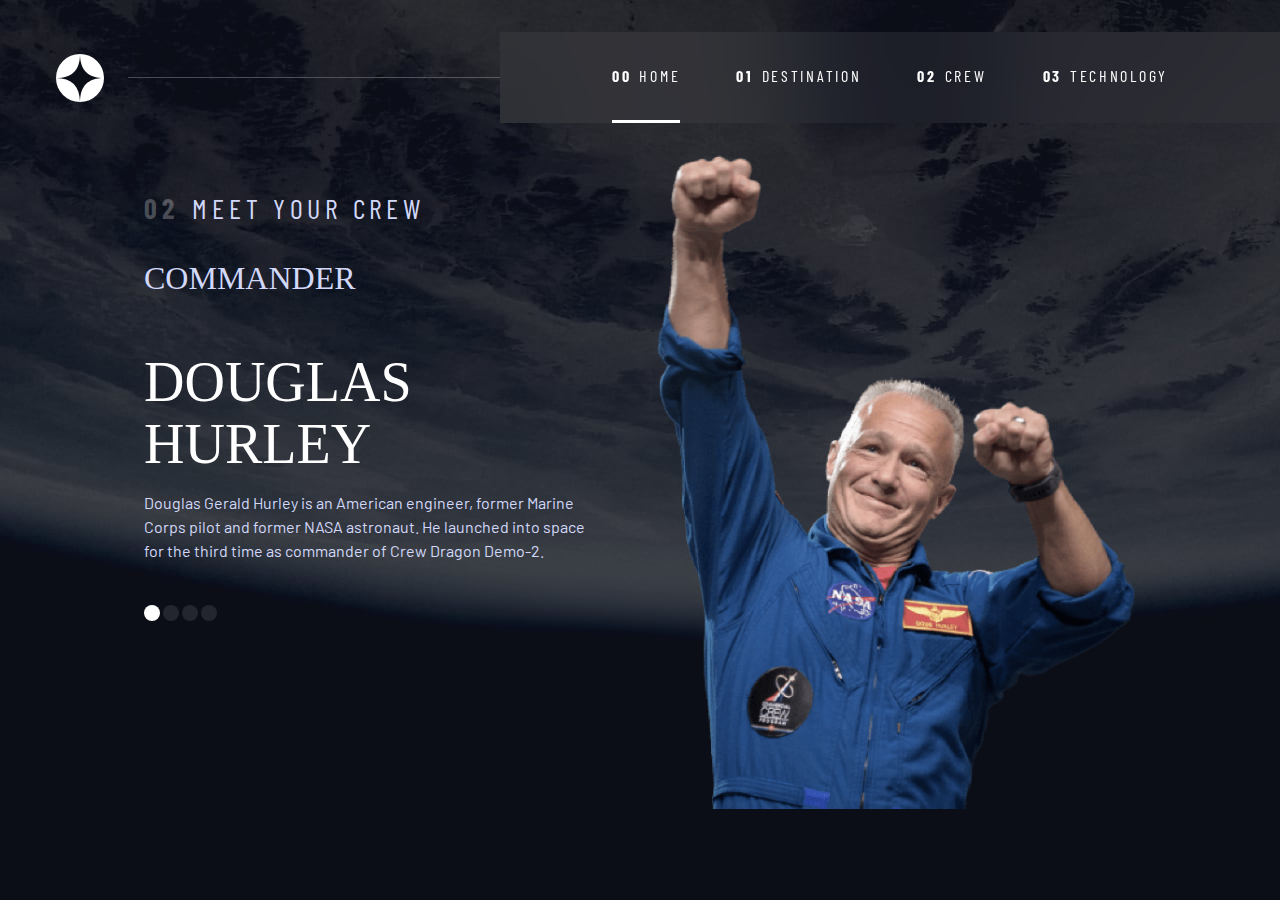
==== pages/crew.html @ c4d39968 "feat: added destination page and crew page as well as finished andex page" ====
<!DOCTYPE html>
<html lang="en">
  <head>
    <meta charset="UTF-8" />
    <meta name="viewport" content="width=device-width, initial-scale=1.0" />

    <link
      rel="icon"
      type="image/png"
      sizes="32x32"
      href="./assets/favicon-32x32.png"
    />

    <!-- Google Fonts -->
    <link rel="preconnect" href="https://fonts.googleapis.com" />
    <link rel="preconnect" href="https://fonts.gstatic.com" crossorigin />
    <link
      href="https://fonts.googleapis.com/css2?family=Barlow+Condensed:wght@400;700&family=Bellefair&family=Barlow:wght@400;700&display=swap"
      rel="stylesheet"
    />

    <!-- Stylesheets -->
    <link rel="stylesheet" href="/assets/css/main.css" />

    <title>Frontend Mentor | Space tourism website</title>
  </head>
  <body class="crew resize-animation-stopper">
    <header
      class="primary-header d-flex justify-content-space-between align-items-center"
    >
      <div>
        <a href="/index.html"
          ><img
            class="logo"
            src="/assets/images/shared/logo.svg"
            alt="Space Tourism Logo"
        /></a>
      </div>
      <button class="mobile-nav-toggler ms-auto" type="button">
        <span class="sr-only" aria-expanded="false">Menu</span>
      </button>
      <nav class="primary-nav__wrapper">
        <ul
          class="primary-nav underline-indicators d-flex"
          data-visible="false"
        >
          <li class="active">
            <a
              class="ff-sans-condensed text-light letter-spacing-2 text-uppercase"
              href="/index.html"
              ><span>00</span>Home</a
            >
          </li>
          <li>
            <a
              class="ff-sans-condensed text-light letter-spacing-2 text-uppercase"
              href="/pages/destination.html"
              ><span>01</span>Destination</a
            >
          </li>
          <li>
            <a
              class="ff-sans-condensed text-light letter-spacing-2 text-uppercase"
              href=""
              ><span>02</span>Crew</a
            >
          </li>
          <li>
            <a
              class="ff-sans-condensed text-light letter-spacing-2 text-uppercase"
              href=""
              ><span>03</span>Technology</a
            >
          </li>
        </ul>
      </nav>
    </header>
    <main
      class="grid-container grid-container__crew place-items-flex-end mb-auto"
    >
      <h1 class="numbered-title fs-500"><span>02</span>Meet your crew</h1>
      <div class="dot-indicators">
        <button class="dot-active"></button>
        <button></button>
        <button></button>
        <button></button>
      </div>
      <article class="crew-info">
        <h2 class="text-uppercase ff-serif text-accent fs-600">Commander</h2>
        <p class="text-uppercase ff-serif text-light fs-700">Douglas Hurley</p>
        <p class="paragraph-width">
          Douglas Gerald Hurley is an American engineer, former Marine Corps
          pilot and former NASA astronaut. He launched into space for the third
          time as commander of Crew Dragon Demo-2.
        </p>
      </article>
      <img
        src="/assets/images/crew/image-douglas-hurley.png"
        alt="Douglas Hurley having both hands up with smile"
      />
    </main>
    <!-- Navigation script -->
    <script defer src="/assets/js/nav.js"></script>
    <!-- Animations and transtions remove on resize script -->
    <script defer src="/assets/js/resizeAnimationremover.js"></script>
  </body>
</html>
---- assets/css/main.css ----
/* Box sizing rules */
*,
*::before,
*::after {
  box-sizing: border-box;
}

/* Remove default padding */
ul[class],
ol[class] {
  padding: 0;
}

/* Remove default margin */
body,
h1,
h2,
h3,
h4,
p,
ul[class],
ol[class],
figure,
blockquote,
dl,
dd {
  margin: 0;
  font-weight: 400;
}

/* Set core root defaults */
html {
  scroll-behavior: smooth;
}

/* Set core body defaults */
body {
  min-height: 100vh;
  text-rendering: optimizeSpeed;
  line-height: 1.5;
}

/* Remove list styles on ul, ol elements with a class attribute */
ul[class],
ol[class] {
  list-style: none;
}

/* A elements that don't have a class get default styles */
a:not([class]) {
  -webkit-text-decoration-skip: ink;
          text-decoration-skip-ink: auto;
}

/* Make images easier to work with */
img,
picture {
  max-width: 100%;
  display: block;
}

/* Natural flow and rhythm in articles by default */
article > * + * {
  margin-top: 1em;
}

/* Inherit fonts for inputs and buttons */
input,
button,
textarea,
select {
  font: inherit;
}

/* Blur images when they have no alt attribute */
img:not([alt]) {
  filter: blur(10px);
}

/* Remove all animations and transitions for people that prefer not to see them */
@media (prefers-reduced-motion: reduce) {
  * {
    -webkit-animation-duration: 0.01ms !important;
            animation-duration: 0.01ms !important;
    -webkit-animation-iteration-count: 1 !important;
            animation-iteration-count: 1 !important;
    transition-duration: 0.01ms !important;
    scroll-behavior: auto !important;
  }
}
/* Remove animations and transition on window resize */
.resize-animation-stopper * {
  -webkit-animation: none !important;
          animation: none !important;
  transition: none !important;
}

/* Screen reader only class */
.sr-only {
  position: absolute;
  width: 1px;
  height: 1px;
  padding: 0;
  margin: -1px;
  overflow: hidden;
  clip: rect(0, 0, 0, 0);
  white-space: nowrap; /* added line */
  border: 0;
}

.text-dark {
  color: hsl(230deg, 35%, 7%);
}

.text-accent {
  color: hsl(231deg, 77%, 90%);
}

.text-light {
  color: hsl(0deg, 0%, 100%);
}

.bg-dark {
  background-color: hsl(230deg, 35%, 7%);
}

.bg-accent {
  background-color: hsl(231deg, 77%, 90%);
}

.bg-light {
  background-color: hsl(0deg, 0%, 100%);
}

.bg-transparent {
  background-color: transparent;
}

.ff-serif {
  font-family: "Bellefair-serif", serif;
}

.ff-sans-condensed {
  font-family: "Barlow Condensed", sans-serif;
}

.ff-sans {
  font-family: "Barlow", sans-serif;
}

.fs-900 {
  font-size: var(--fs-900);
}

.fs-800 {
  font-size: var(--fs-800);
}

.fs-700 {
  font-size: var(--fs-700);
}

.fs-600 {
  font-size: var(--fs-600);
}

.fs-500 {
  font-size: var(--fs-500);
}

.fs-400 {
  font-size: var(--fs-400);
}

.fs-300 {
  font-size: var(--fs-300);
}

.fs-200 {
  font-size: var(--fs-200);
}

.text-uppercase {
  text-transform: uppercase;
}

.letter-spacing-1 {
  letter-spacing: 4.75px;
}

.letter-spacing-2 {
  letter-spacing: 2.7px;
}

.letter-spacing-3 {
  letter-spacing: 2.35px;
}

.fs-900,
.fs-800,
.fs-700,
.fs-600 {
  line-height: 1.1;
}

.paragraph-width {
  max-width: 50ch;
}

:root {
  --fs-900: clamp(5rem, 13.6vw + 1rem, 9.375rem);
  --fs-800: 3.5rem;
  --fs-700: 1.5rem;
  --fs-600: 1rem;
  --fs-500: 1rem;
  --fs-400: 0.9375rem;
  --fs-300: 1rem;
  --fs-200: 0.875rem;
}
@media (min-width: 35em) {
  :root {
    --fs-800: 5rem;
    --fs-700: 2.5rem;
    --fs-600: 1.5rem;
    --fs-500: 1.25rem;
    --fs-400: 1rem;
  }
}
@media (min-width: 48em) {
  :root {
    --fs-800: 6.25rem;
    --fs-700: 3.5rem;
    --fs-600: 2rem;
    --fs-500: 1.75rem;
    --fs-400: 1.125rem;
  }
}

body {
  color: hsl(231deg, 77%, 90%);
  font-family: "Barlow", sans-serif;
  font-weight: 400;
}

.ms-auto {
  -webkit-margin-start: auto;
          margin-inline-start: auto;
}

.mx-auto {
  margin-inline: auto;
}

.p-0 {
  padding: 0 !important;
}

.px-0 {
  padding-left: 0 !important;
  padding-right: 0 !important;
}

.py-0 {
  padding-top: 0 !important;
  padding-bottom: 0 !important;
}

.ps-0 {
  padding-left: 0 !important;
}

.pt-0 {
  padding-top: 0 !important;
}

.pe-0 {
  padding-right: 0 !important;
}

.pb-0 {
  padding-bottom: 0 !important;
}

.m-0 {
  padding: 0 !important;
}

.mx-0 {
  padding-left: 0 !important;
  padding-right: 0 !important;
}

.my-0 {
  padding-top: 0 !important;
  padding-bottom: 0 !important;
}

.ms-0 {
  padding-left: 0 !important;
}

.mt-0 {
  padding-top: 0 !important;
}

.me-0 {
  padding-right: 0 !important;
}

.mb-0 {
  padding-bottom: 0 !important;
}

.p-1 {
  padding: 0.25rem !important;
}

.px-1 {
  padding-left: 0.25rem !important;
  padding-right: 0.25rem !important;
}

.py-1 {
  padding-top: 0.25rem !important;
  padding-bottom: 0.25rem !important;
}

.ps-1 {
  padding-left: 0.25rem !important;
}

.pt-1 {
  padding-top: 0.25rem !important;
}

.pe-1 {
  padding-right: 0.25rem !important;
}

.pb-1 {
  padding-bottom: 0.25rem !important;
}

.m-1 {
  padding: 0.25rem !important;
}

.mx-1 {
  padding-left: 0.25rem !important;
  padding-right: 0.25rem !important;
}

.my-1 {
  padding-top: 0.25rem !important;
  padding-bottom: 0.25rem !important;
}

.ms-1 {
  padding-left: 0.25rem !important;
}

.mt-1 {
  padding-top: 0.25rem !important;
}

.me-1 {
  padding-right: 0.25rem !important;
}

.mb-1 {
  padding-bottom: 0.25rem !important;
}

.p-2 {
  padding: 0.5rem !important;
}

.px-2 {
  padding-left: 0.5rem !important;
  padding-right: 0.5rem !important;
}

.py-2 {
  padding-top: 0.5rem !important;
  padding-bottom: 0.5rem !important;
}

.ps-2 {
  padding-left: 0.5rem !important;
}

.pt-2 {
  padding-top: 0.5rem !important;
}

.pe-2 {
  padding-right: 0.5rem !important;
}

.pb-2 {
  padding-bottom: 0.5rem !important;
}

.m-2 {
  padding: 0.5rem !important;
}

.mx-2 {
  padding-left: 0.5rem !important;
  padding-right: 0.5rem !important;
}

.my-2 {
  padding-top: 0.5rem !important;
  padding-bottom: 0.5rem !important;
}

.ms-2 {
  padding-left: 0.5rem !important;
}

.mt-2 {
  padding-top: 0.5rem !important;
}

.me-2 {
  padding-right: 0.5rem !important;
}

.mb-2 {
  padding-bottom: 0.5rem !important;
}

.p-3 {
  padding: 1rem !important;
}

.px-3 {
  padding-left: 1rem !important;
  padding-right: 1rem !important;
}

.py-3 {
  padding-top: 1rem !important;
  padding-bottom: 1rem !important;
}

.ps-3 {
  padding-left: 1rem !important;
}

.pt-3 {
  padding-top: 1rem !important;
}

.pe-3 {
  padding-right: 1rem !important;
}

.pb-3 {
  padding-bottom: 1rem !important;
}

.m-3 {
  padding: 1rem !important;
}

.mx-3 {
  padding-left: 1rem !important;
  padding-right: 1rem !important;
}

.my-3 {
  padding-top: 1rem !important;
  padding-bottom: 1rem !important;
}

.ms-3 {
  padding-left: 1rem !important;
}

.mt-3 {
  padding-top: 1rem !important;
}

.me-3 {
  padding-right: 1rem !important;
}

.mb-3 {
  padding-bottom: 1rem !important;
}

.p-4 {
  padding: 1.25rem !important;
}

.px-4 {
  padding-left: 1.25rem !important;
  padding-right: 1.25rem !important;
}

.py-4 {
  padding-top: 1.25rem !important;
  padding-bottom: 1.25rem !important;
}

.ps-4 {
  padding-left: 1.25rem !important;
}

.pt-4 {
  padding-top: 1.25rem !important;
}

.pe-4 {
  padding-right: 1.25rem !important;
}

.pb-4 {
  padding-bottom: 1.25rem !important;
}

.m-4 {
  padding: 1.25rem !important;
}

.mx-4 {
  padding-left: 1.25rem !important;
  padding-right: 1.25rem !important;
}

.my-4 {
  padding-top: 1.25rem !important;
  padding-bottom: 1.25rem !important;
}

.ms-4 {
  padding-left: 1.25rem !important;
}

.mt-4 {
  padding-top: 1.25rem !important;
}

.me-4 {
  padding-right: 1.25rem !important;
}

.mb-4 {
  padding-bottom: 1.25rem !important;
}

.p-5 {
  padding: 1.5rem !important;
}

.px-5 {
  padding-left: 1.5rem !important;
  padding-right: 1.5rem !important;
}

.py-5 {
  padding-top: 1.5rem !important;
  padding-bottom: 1.5rem !important;
}

.ps-5 {
  padding-left: 1.5rem !important;
}

.pt-5 {
  padding-top: 1.5rem !important;
}

.pe-5 {
  padding-right: 1.5rem !important;
}

.pb-5 {
  padding-bottom: 1.5rem !important;
}

.m-5 {
  padding: 1.5rem !important;
}

.mx-5 {
  padding-left: 1.5rem !important;
  padding-right: 1.5rem !important;
}

.my-5 {
  padding-top: 1.5rem !important;
  padding-bottom: 1.5rem !important;
}

.ms-5 {
  padding-left: 1.5rem !important;
}

.mt-5 {
  padding-top: 1.5rem !important;
}

.me-5 {
  padding-right: 1.5rem !important;
}

.mb-5 {
  padding-bottom: 1.5rem !important;
}

.p-6 {
  padding: 2rem !important;
}

.px-6 {
  padding-left: 2rem !important;
  padding-right: 2rem !important;
}

.py-6 {
  padding-top: 2rem !important;
  padding-bottom: 2rem !important;
}

.ps-6 {
  padding-left: 2rem !important;
}

.pt-6 {
  padding-top: 2rem !important;
}

.pe-6 {
  padding-right: 2rem !important;
}

.pb-6 {
  padding-bottom: 2rem !important;
}

.m-6 {
  padding: 2rem !important;
}

.mx-6 {
  padding-left: 2rem !important;
  padding-right: 2rem !important;
}

.my-6 {
  padding-top: 2rem !important;
  padding-bottom: 2rem !important;
}

.ms-6 {
  padding-left: 2rem !important;
}

.mt-6 {
  padding-top: 2rem !important;
}

.me-6 {
  padding-right: 2rem !important;
}

.mb-6 {
  padding-bottom: 2rem !important;
}

.p-auto {
  padding: auto !important;
}

.px-auto {
  padding-left: auto !important;
  padding-right: auto !important;
}

.py-auto {
  padding-top: auto !important;
  padding-bottom: auto !important;
}

.ps-auto {
  padding-left: auto !important;
}

.pt-auto {
  padding-top: auto !important;
}

.pe-auto {
  padding-right: auto !important;
}

.pb-auto {
  padding-bottom: auto !important;
}

.m-auto {
  padding: auto !important;
}

.mx-auto {
  padding-left: auto !important;
  padding-right: auto !important;
}

.my-auto {
  padding-top: auto !important;
  padding-bottom: auto !important;
}

.ms-auto {
  padding-left: auto !important;
}

.mt-auto {
  padding-top: auto !important;
}

.me-auto {
  padding-right: auto !important;
}

.mb-auto {
  padding-bottom: auto !important;
}

.numbered-title {
  font-family: "Barlow Condensed", sans-serif;
  text-transform: uppercase;
  letter-spacing: 4.72px;
  text-decoration: none;
}
.numbered-title span {
  margin-right: 0.5em;
  font-weight: 700;
  color: hsla(0deg, 0%, 100%, 0.25);
}

.justify-content-baseline {
  justify-content: baseline !important;
}

.justify-content-start {
  justify-content: start !important;
}

.justify-content-center {
  justify-content: center !important;
}

.justify-content-end {
  justify-content: end !important;
}

.justify-content-space-between {
  justify-content: space-between !important;
}

.justify-content-space-around {
  justify-content: space-around !important;
}

.justify-content-unset {
  justify-content: unset !important;
}

.align-content-baseline {
  align-content: baseline !important;
}

.align-content-start {
  align-content: start !important;
}

.align-content-center {
  align-content: center !important;
}

.align-content-end {
  align-content: end !important;
}

.align-content-space-between {
  align-content: space-between !important;
}

.align-content-space-around {
  align-content: space-around !important;
}

.align-content-unset {
  align-content: unset !important;
}

.place-content-baseline {
  place-content: baseline !important;
}

.place-content-start {
  place-content: start !important;
}

.place-content-center {
  place-content: center !important;
}

.place-content-end {
  place-content: end !important;
}

.place-content-space-between {
  place-content: space-between !important;
}

.place-content-space-around {
  place-content: space-around !important;
}

.place-content-unset {
  place-content: unset !important;
}

.justify-items-baseline {
  justify-items: baseline !important;
}

.justify-items-start {
  justify-items: start !important;
}

.justify-items-center {
  justify-items: center !important;
}

.justify-items-end {
  justify-items: end !important;
}

.justify-items-space-between {
  justify-items: space-between !important;
}

.justify-items-space-around {
  justify-items: space-around !important;
}

.justify-items-unset {
  justify-items: unset !important;
}

.align-items-baseline {
  align-items: baseline !important;
}

.align-items-start {
  align-items: start !important;
}

.align-items-center {
  align-items: center !important;
}

.align-items-end {
  align-items: end !important;
}

.align-items-space-between {
  align-items: space-between !important;
}

.align-items-space-around {
  align-items: space-around !important;
}

.align-items-unset {
  align-items: unset !important;
}

.place-items-baseline {
  place-items: baseline !important;
}

.place-items-start {
  place-items: start !important;
}

.place-items-center {
  place-items: center !important;
}

.place-items-end {
  place-items: end !important;
}

.place-items-space-between {
  place-items: space-between !important;
}

.place-items-space-around {
  place-items: space-around !important;
}

.place-items-unset {
  place-items: unset !important;
}

.justify-self-baseline {
  justify-self: baseline !important;
}

.justify-self-start {
  justify-self: start !important;
}

.justify-self-center {
  justify-self: center !important;
}

.justify-self-end {
  justify-self: end !important;
}

.justify-self-space-between {
  justify-self: space-between !important;
}

.justify-self-space-around {
  justify-self: space-around !important;
}

.justify-self-unset {
  justify-self: unset !important;
}

.align-self-baseline {
  align-self: baseline !important;
}

.align-self-start {
  align-self: start !important;
}

.align-self-center {
  align-self: center !important;
}

.align-self-end {
  align-self: end !important;
}

.align-self-space-between {
  align-self: space-between !important;
}

.align-self-space-around {
  align-self: space-around !important;
}

.align-self-unset {
  align-self: unset !important;
}

.d-flex {
  display: flex;
  gap: var(--flex-gap, 1rem);
}

.d-grid {
  display: grid;
  gap: var(--grid-gap, 1rem);
}

.d-block {
  display: block;
}

.container {
  padding-inline: 2em;
  margin-inline: auto;
  max-width: 80rem;
}

.grid-container {
  text-align: center;
  display: grid;
  place-items: center !important;
  padding-inline: 1rem;
  row-gap: var(--container-row-gap, 2rem);
  -moz-column-gap: var(--container-column-gap, 2rem);
       column-gap: var(--container-column-gap, 2rem);
  padding-bottom: var(--container-padding-bottom, 4rem);
}
.grid-container__home {
  --button-position: center;
  --container-column-gap: 0;
  --container-row-gap: clamp(2rem, 10vw, 5rem);
  margin-top: clamp(2rem, 12vw, 5.5rem);
}
.grid-container__destination {
  justify-items: start;
  align-content: start;
  grid-template-areas: "title" "image" "tab-list" "article";
}
@media (min-width: 48em) {
  .grid-container__destination {
    grid-template-areas: ". title title ." ".  image tab-list ." ". image article .";
  }
}
.grid-container__destination > h1 {
  grid-area: title;
}
@media (min-width: 35em) {
  .grid-container__destination > h1 {
    justify-self: start;
    margin-top: 2rem;
    margin-left: 1.5rem;
  }
}
@media (min-width: 48em) {
  .grid-container__destination > h1 {
    margin-left: 0rem;
  }
}
.grid-container__destination > img {
  grid-area: image;
  max-width: 60%;
}
@media (min-width: 48em) {
  .grid-container__destination > img {
    max-width: 100%;
  }
}
.grid-container__destination > .tab-list {
  grid-area: tab-list;
}
@media (min-width: 48em) {
  .grid-container__destination > .tab-list {
    justify-self: start;
  }
}
.grid-container__destination > destination-info {
  grid-area: article;
}
.grid-container__crew {
  --container-padding-bottom: 0rem;
  justify-items: start;
  align-content: start;
  grid-template-areas: "title" "image" "dot-list" "article";
}
@media (min-width: 35em) {
  .grid-container__crew {
    grid-template-areas: "title" "article" "dot-list" "image";
  }
}
@media (min-width: 48em) {
  .grid-container__crew {
    grid-template-areas: ". title image" ". article image" ". dot-list image" ". . image";
  }
}
.grid-container__crew > h1 {
  grid-area: title;
}
@media (min-width: 35em) {
  .grid-container__crew > h1 {
    justify-self: start;
    margin-top: 2rem;
    margin-left: 1.5rem;
  }
}
@media (min-width: 48em) {
  .grid-container__crew > h1 {
    margin-left: 0rem;
  }
}
.grid-container__crew > img {
  grid-area: image;
  max-width: 60%;
}
@media (min-width: 48em) {
  .grid-container__crew > img {
    max-width: 100%;
  }
}
.grid-container__crew > .dot-indicators {
  grid-area: dot-list;
}
@media (min-width: 48em) {
  .grid-container__crew > .dot-indicators {
    justify-self: start;
  }
}
.grid-container__crew > .crew-info {
  grid-area: article;
}

@media (min-width: 48em) {
  .grid-container {
    text-align: left;
    grid-template-columns: minmax(1rem, 1fr) repeat(2, minmax(0, 30rem)) minmax(1rem, 1fr);
  }
  .grid-container__nav {
    display: grid;
    grid-template-columns: minmax(1rem, 1fr) minmax(0, 60rem) minmax(1rem, 1fr);
  }
  .grid-container__home {
    margin-top: 0;
    padding-bottom: max(6rem, 20vh);
    height: clamp(46rem, 90vh, 50rem);
    --container-column-gap: 0rem;
    --container-row-gap: 0rem;
  }
  .grid-container__home > :first-child {
    grid-column: 2;
  }
  .grid-container__home > :last-child {
    --button-position: end;
    grid-column: 3;
    justify-self: var(--button-position);
  }
}
.primary-header {
  max-width: 80rem;
  margin-inline: auto;
}
@media (min-width: 48em) {
  .primary-header::after {
    content: "";
    position: relative;
    height: 1.5px;
    width: 100%;
    background-color: hsla(0deg, 0%, 0%, 0.9);
    -webkit-backdrop-filter: blur(3.5rem);
            backdrop-filter: blur(3.5rem);
    margin-right: 0rem !important;
    order: 1;
  }
}
@media (min-width: 51.125em) {
  .primary-header::after {
    margin-right: -5rem !important;
  }
}

.logo {
  margin: 1.5rem clamp(1.5rem, 5vw, 3.5rem);
}

.mobile-nav-toggler {
  display: block;
  background-color: transparent;
  background-image: url("/assets/images/shared/icon-hamburger.svg");
  background-repeat: no-repeat;
  background-position: center;
  width: 1.5rem;
  aspect-ratio: 1;
  border: none;
  position: absolute;
  top: 2.2rem;
  right: 1.5rem;
  z-index: 9999;
}
.mobile-nav-toggler[aria-expanded=true] {
  background-image: url("/assets/images/shared/icon-close.svg");
}
@media (min-width: 35em) {
  .mobile-nav-toggler {
    display: none;
  }
}

.primary-nav {
  --flex-gap: min(6vw, 3.5rem);
  --underline-gap: 2rem;
  background-color: hsla(0deg, 0%, 0%, 0.9);
  -webkit-backdrop-filter: blur(3.5rem);
          backdrop-filter: blur(3.5rem);
  margin-left: 0.725rem !important;
  overflow-x: hidden;
}
@media (min-width: 35em) and (max-width: 48em) {
  .primary-nav {
    --flex-gap: clamp(1.8rem, 5vw, 3.5rem);
  }
}
@media (min-width: 35em) {
  .primary-nav {
    padding-inline: clamp(2.6rem, 9vw, 7rem) !important;
  }
}
@media (min-width: 48em) {
  .primary-nav {
    margin-block: 2rem !important;
  }
}
@media (max-width: 35em) {
  .primary-nav {
    --flex-gap: 1.5rem !important;
    --underline-gap: 0.25rem !important;
    flex-direction: column;
    position: fixed;
    inset: 0 0 0 30%;
    z-index: 999;
    padding: min(20rem, 18vh) 2.5rem !important;
    transform: translateX(100%);
    transition: cubic-bezier(0.78, -1.23, 0.19, 1.07) 750ms;
  }
  .primary-nav[data-visible=true] {
    transform: translateX(0);
    transition: cubic-bezier(0, -1.07, 0, 1.53) 750ms;
  }
  .primary-nav.underline-indicators > .active {
    border: 0;
  }
}
@media (max-width: 25em) {
  .primary-nav {
    inset: 0 0 0 20% !important;
  }
}
.primary-nav a {
  text-decoration: none;
}
.primary-nav a span {
  font-weight: 700;
  margin-right: 0.5em;
}
@media (min-width: 35em) and (max-width: 48em) {
  .primary-nav a span {
    display: none;
  }
}
.primary-nav__wrapper {
  order: 2;
}

@supports ((-webkit-backdrop-filter: blur(3.5rem)) or (backdrop-filter: blur(3.5rem))) {
  .primary-nav {
    background-color: hsla(0deg, 0%, 100%, 0.05);
    -webkit-backdrop-filter: blur(3.5rem);
            backdrop-filter: blur(3.5rem);
  }
  .primary-header::after {
    background-color: hsla(0deg, 0%, 100%, 0.25);
    -webkit-backdrop-filter: blur(3.5rem);
            backdrop-filter: blur(3.5rem);
  }
}
.large-btn {
  cursor: pointer;
  display: inline-grid;
  position: relative;
  z-index: 1;
  place-items: center;
  font-family: "Bellefair-serif", serif;
  font-size: 2rem;
  padding: 0 2em;
  aspect-ratio: 1;
  background-color: hsl(0deg, 0%, 100%);
  color: hsl(230deg, 35%, 7%);
  border-radius: 50%;
  border: none;
  text-decoration: none;
  transform: rotate(-720deg) scale(1);
  transition: transform 500ms ease-in-out;
}
.large-btn:is(:focus, :hover) {
  transform: rotate(720deg) scale(0.75);
  background-color: hsl(231deg, 77%, 90%);
  transition: transform 500ms ease-in-out;
}
.large-btn:is(:active) {
  transform: rotate(-720deg) scale(1);
  transition: transform 500ms ease-in-out;
}

.large-btn::after {
  content: "";
  position: absolute;
  z-index: -1;
  width: 100%;
  aspect-ratio: 1;
  background-color: hsla(0deg, 0%, 100%, 0.5);
  border-radius: 50%;
  opacity: 0;
  transition: opacity 500ms linear, transform 750ms ease-in-out;
}

.large-btn:is(:hover, :focus)::after {
  opacity: 1;
  transform: scale(1.5);
}

.underline-indicators > * {
  cursor: pointer;
  padding: var(--underline-gap, 1em) 0;
  border: 0;
  border-bottom: 0.2rem solid hsla(0deg, 0%, 100%, 0);
}
.underline-indicators > *:is(:hover, :focus) {
  opacity: 1;
  border-color: hsla(0deg, 0%, 100%, 0.5);
}

.underline-indicators .active {
  border-color: hsl(0deg, 0%, 100%);
}

.dot-indicators > * {
  cursor: pointer;
  padding: 0.5em;
  aspect-ratio: 1;
  border-radius: 50%;
  background-color: hsla(0deg, 0%, 100%, 0.1);
  border: none;
}
.dot-indicators > *:is(:hover, :focus) {
  opacity: 1;
  background-color: hsla(0deg, 0%, 100%, 0.5);
}

.dot-indicators .dot-active {
  background-color: hsl(0deg, 0%, 100%);
}

.numbered-list > * {
  cursor: pointer;
  padding: 0.5em;
  aspect-ratio: 1;
  border-radius: 50%;
  border: 0.1em solid hsla(0deg, 0%, 100%, 0.5);
}
.numbered-list > *:is(:hover, :focus) {
  opacity: 1;
  background-color: transparent;
  border-color: hsl(0deg, 0%, 100%);
}

.numbered-list .list-active {
  border-color: hsl(0deg, 0%, 100%);
  background-color: hsl(0deg, 0%, 100%);
}

.tab-list {
  --flex-gap: 2rem;
}

.home {
  background-image: url("/assets/images/home/background-home-mobile.jpg");
  background-size: cover;
  background-position: bottom center;
  max-height: -webkit-max-content;
  max-height: -moz-max-content;
  max-height: max-content;
}
@media (min-width: 35em) {
  .home {
    background-image: url("/assets/images/home/background-home-tablet.jpg");
    background-position: center center;
  }
}
@media (min-width: 48em) {
  .home {
    background-image: url("/assets/images/home/background-home-desktop.jpg");
  }
}

.destination {
  background-image: url("/assets/images/destination/background-destination-mobile.jpg");
  background-size: cover;
  background-position: bottom center;
  max-height: -webkit-max-content;
  max-height: -moz-max-content;
  max-height: max-content;
}
@media (min-width: 35em) {
  .destination {
    background-image: url("/assets/images/destination/background-destination-tablet.jpg");
    background-position: center center;
  }
}
@media (min-width: 48em) {
  .destination {
    background-image: url("/assets/images/destination/background-destination-desktop.jpg");
  }
}
.destination__travel-info {
  border-top: 1.5px solid hsla(0deg, 0%, 100%, 0.25);
  flex-direction: column;
  align-items: center;
  justify-content: center;
  padding-top: 2.5rem;
  margin-top: 2.5rem;
}
@media (min-width: 35em) {
  .destination__travel-info {
    flex-direction: row;
    justify-content: space-evenly;
  }
}
@media (min-width: 48em) {
  .destination__travel-info {
    --flex-gap: 2.6rem;
    flex-direction: row;
    justify-content: start;
  }
}
@media (min-width: 52em) {
  .destination__travel-info {
    --flex-gap: clamp(2.6rem, 6.5vw, 6rem);
  }
}
.destination__travel-info p {
  font-size: 1.75rem;
}

.crew {
  background-image: url("/assets//images/crew/background-crew-mobile.jpg");
  background-size: cover;
  background-position: bottom center;
  max-height: -webkit-max-content;
  max-height: -moz-max-content;
  max-height: max-content;
}
@media (min-width: 35em) {
  .crew {
    background-image: url("/assets/images/crew/background-crew-tablet.jpg");
    background-position: center center;
  }
}
@media (min-width: 48em) {
  .crew {
    background-image: url("/assets/images/crew/background-crew-desktop.jpg");
  }
}/*# sourceMappingURL=main.css.map */
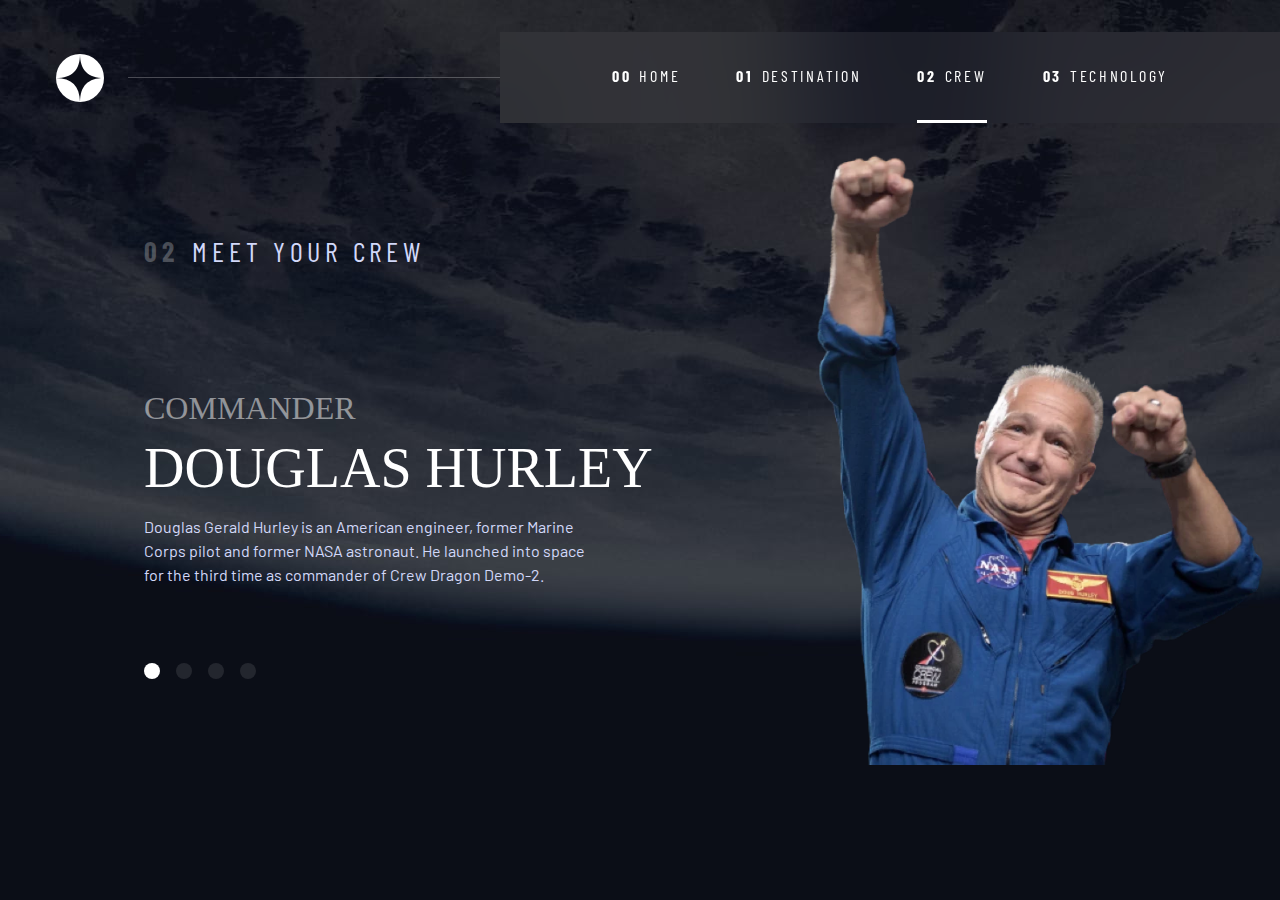
==== commit 189a459e: "feat:responsive crew page and added technology page" ====
--- a/pages/crew.html
+++ b/pages/crew.html
@@ -8,7 +8,7 @@
       rel="icon"
       type="image/png"
       sizes="32x32"
-      href="./assets/favicon-32x32.png"
+      href="/assets/images/favicon-32x32.png"
     />
 
     <!-- Google Fonts -->
@@ -44,7 +44,7 @@
           class="primary-nav underline-indicators d-flex"
           data-visible="false"
         >
-          <li class="active">
+          <li>
             <a
               class="ff-sans-condensed text-light letter-spacing-2 text-uppercase"
               href="/index.html"
@@ -58,17 +58,17 @@
               ><span>01</span>Destination</a
             >
           </li>
+          <li class="active">
+            <a
+              class="ff-sans-condensed text-light letter-spacing-2 text-uppercase"
+              href="/pages/technology.html"
+              ><span>02</span>Crew</a
+            >
+          </li>
           <li>
             <a
               class="ff-sans-condensed text-light letter-spacing-2 text-uppercase"
-              href=""
-              ><span>02</span>Crew</a
-            >
-          </li>
-          <li>
-            <a
-              class="ff-sans-condensed text-light letter-spacing-2 text-uppercase"
-              href=""
+              href="/pages/technology.html"
               ><span>03</span>Technology</a
             >
           </li>
@@ -79,29 +79,203 @@
       class="grid-container grid-container__crew place-items-flex-end mb-auto"
     >
       <h1 class="numbered-title fs-500"><span>02</span>Meet your crew</h1>
-      <div class="dot-indicators">
-        <button class="dot-active"></button>
-        <button></button>
-        <button></button>
-        <button></button>
+      <div
+        class="dot-indicators d-flex"
+        role="tablist"
+        aria-label="crew member list"
+      >
+        <button
+          class="active"
+          role="tab"
+          tabindex="0"
+          aria-selected="false"
+          aria-controls="commander-tab"
+          data-image="commander-img"
+        >
+          <span class="sr-only">The commander</span>
+        </button>
+        <button
+          aria-selected="false"
+          role="tab"
+          tabindex="-1"
+          aria-controls="specialist-tab"
+          data-image="specialist-img"
+        >
+          <span class="sr-only">The mission specialist</span>
+        </button>
+        <button
+          aria-selected="false"
+          role="tab"
+          tabindex="-1"
+          aria-controls="pilot-tab"
+          data-image="pilot-img"
+        >
+          <span class="sr-only">The pilot</span>
+        </button>
+        <button
+          aria-selected="false"
+          role="tab"
+          tabindex="-1"
+          aria-controls="enginer-tab"
+          data-image="engineer-img"
+        >
+          <span class="sr-only">The crew engineer</span>
+        </button>
       </div>
-      <article class="crew-info">
-        <h2 class="text-uppercase ff-serif text-accent fs-600">Commander</h2>
-        <p class="text-uppercase ff-serif text-light fs-700">Douglas Hurley</p>
+      <!-- Commader article -->
+      <article
+        class="crew-info"
+        id="commander-tab"
+        role="tabpanel"
+        tabindex="0"
+      >
+        <header>
+          <h2 class="text-uppercase ff-serif text-lighter fs-600 pb-2">
+            Commander
+          </h2>
+          <p class="text-uppercase ff-serif text-light fs-700 pt-1">
+            Douglas Hurley
+          </p>
+        </header>
         <p class="paragraph-width">
           Douglas Gerald Hurley is an American engineer, former Marine Corps
           pilot and former NASA astronaut. He launched into space for the third
           time as commander of Crew Dragon Demo-2.
         </p>
       </article>
-      <img
-        src="/assets/images/crew/image-douglas-hurley.png"
-        alt="Douglas Hurley having both hands up with smile"
-      />
+      <!-- End of Commander article -->
+
+      <!-- Specialist article -->
+      <article
+        class="crew-info"
+        id="specialist-tab"
+        role="tabpanel"
+        tabindex="0"
+        hidden
+      >
+        <header>
+          <h2 class="text-uppercase ff-serif text-lighter fs-600 pb-2">
+            Mission Specialist
+          </h2>
+          <p class="text-uppercase ff-serif text-light fs-700 pt-1">
+            Mark Shuttleworth
+          </p>
+        </header>
+        <p class="paragraph-width">
+          Mark Richard Shuttleworth is the founder and CEO of Canonical, the
+          company behind the Linux-based Ubuntu operating system. Shuttleworth
+          became the first South African to travel to space as a space tourist.
+        </p>
+      </article>
+      <!-- End of Specialist article -->
+
+      <!-- Pilot article -->
+      <article
+        class="crew-info"
+        id="pilot-tab"
+        role="tabpanel"
+        tabindex="0"
+        hidden
+      >
+        <header>
+          <h2 class="text-uppercase ff-serif text-lighter fs-600 pb-2">
+            Pilot
+          </h2>
+          <p class="text-uppercase ff-serif text-light fs-700 pt-1">
+            Victor Glover
+          </p>
+        </header>
+        <p class="paragraph-width">
+          Pilot on the first operational flight of the SpaceX Crew Dragon to the
+          International Space Station. Glover is a commander in the U.S. Navy
+          where he pilots an F/A-18.He was a crew member of Expedition 64, and
+          served as a station systems flight engineer.
+        </p>
+      </article>
+      <!-- End of Pilot article -->
+
+      <!-- Engineer article -->
+      <article
+        class="crew-info"
+        id="engineer-tab"
+        role="tabpanel"
+        tabindex="0"
+        hidden
+      >
+        <header>
+          <h2 class="text-uppercase ff-serif text-lighter fs-600 pb-2">
+            Flight Engineer
+          </h2>
+          <p class="text-uppercase ff-serif text-light fs-700 pt-1">
+            Anousheh Ansari
+          </p>
+        </header>
+        <p class="paragraph-width">
+          Anousheh Ansari is an Iranian American engineer and co-founder of
+          Prodea Systems. Ansari was the fourth self-funded space tourist, the
+          first self-funded woman to fly to the ISS, and the first Iranian in
+          space.
+        </p>
+      </article>
+      <!-- End of Engineer article -->
+
+      <!-- Commander img -->
+      <picture id="commander-img" role="img">
+        <source
+          srcset="/assets/images/crew/image-douglas-hurley.webp"
+          type="image/webp"
+        />
+        <img
+          src="/assets/images/crew/image-douglas-hurley.png"
+          alt="Douglas Hurley having both hands up with smile"
+        />
+      </picture>
+      <!-- End of Commander img -->
+
+      <!-- Specialist img -->
+      <picture id="specialist-img" class="d-none" role="img">
+        <source
+          srcset="/a"
+          type="/assets/images/crew/image-mark-shuttleworth.webp"
+        />
+        <img
+          src="/assets/images/crew/image-mark-shuttleworth.png"
+          alt="Douglas Hurley having both hands up with smile"
+        />
+      </picture>
+      <!-- End of Specialist img -->
+
+      <!-- Pilot img -->
+      <picture id="pilot-img" class="d-none" role="img">
+        <source
+          srcset="/assets/images/crew/image-victor-glover.webp"
+          type="image/webp"
+        />
+        <img
+          src="/assets/images/crew/image-victor-glover.png"
+          alt="Douglas Hurley having both hands up with smile"
+        />
+      </picture>
+      <!-- End of Pilot img -->
+
+      <!-- Engineer img -->
+      <picture id="engineer-img" class="d-none" role="img">
+        <source
+          srcset="/assets/images/crew/image-anousheh-ansari.webp"
+          type="image/webp"
+        />
+        <img
+          src="/assets/images/crew/image-anousheh-ansari.png"
+          alt="Douglas Hurley having both hands up with smile"
+        />
+      </picture>
+      <!-- End of Engineer img -->
     </main>
     <!-- Navigation script -->
     <script defer src="/assets/js/nav.js"></script>
     <!-- Animations and transtions remove on resize script -->
     <script defer src="/assets/js/resizeAnimationremover.js"></script>
+    <!-- Tab toggler script -->
+    <script src="/assets/js/tabs.js"></script>
   </body>
 </html>
--- a/assets/css/main.css
+++ b/assets/css/main.css
@@ -120,6 +120,10 @@
   color: hsl(0deg, 0%, 100%);
 }
 
+.text-lighter {
+  color: hsla(0deg, 0%, 100%, 0.5);
+}
+
 .bg-dark {
   background-color: hsl(230deg, 35%, 7%);
 }
@@ -981,6 +985,10 @@
   display: block;
 }
 
+.d-none {
+  display: none;
+}
+
 .container {
   padding-inline: 2em;
   margin-inline: auto;
@@ -1028,13 +1036,14 @@
     margin-left: 0rem;
   }
 }
-.grid-container__destination > img {
+.grid-container__destination > picture {
   grid-area: image;
   max-width: 60%;
 }
 @media (min-width: 48em) {
-  .grid-container__destination > img {
-    max-width: 100%;
+  .grid-container__destination > picture {
+    max-width: 90%;
+    align-self: start;
   }
 }
 .grid-container__destination > .tab-list {
@@ -1045,27 +1054,30 @@
     justify-self: start;
   }
 }
-.grid-container__destination > destination-info {
+.grid-container__destination > .destination-info {
+  --flex-gap: 1.5rem;
   grid-area: article;
 }
 .grid-container__crew {
   --container-padding-bottom: 0rem;
   justify-items: start;
   align-content: start;
-  grid-template-areas: "title" "image" "dot-list" "article";
+  grid-template-areas: "crew-title" "crew-image" "dot-list" "crew-info";
 }
 @media (min-width: 35em) {
   .grid-container__crew {
-    grid-template-areas: "title" "article" "dot-list" "image";
+    grid-template-areas: "crew-title" "crew-info" "dot-list" "crew-image";
   }
 }
 @media (min-width: 48em) {
   .grid-container__crew {
-    grid-template-areas: ". title image" ". article image" ". dot-list image" ". . image";
+    --conter-left-size: minmax(0, 40rem);
+    --conter-right-size: minmax(0, 20rem);
+    grid-template-areas: ". crew-title crew-image" ". crew-info crew-image" ". dot-list crew-image";
   }
 }
 .grid-container__crew > h1 {
-  grid-area: title;
+  grid-area: crew-title;
 }
 @media (min-width: 35em) {
   .grid-container__crew > h1 {
@@ -1079,13 +1091,15 @@
     margin-left: 0rem;
   }
 }
-.grid-container__crew > img {
-  grid-area: image;
+.grid-container__crew > picture {
+  grid-area: crew-image;
   max-width: 60%;
 }
 @media (min-width: 48em) {
-  .grid-container__crew > img {
+  .grid-container__crew > picture {
     max-width: 100%;
+    grid-column: span 2;
+    align-self: end;
   }
 }
 .grid-container__crew > .dot-indicators {
@@ -1094,16 +1108,90 @@
 @media (min-width: 48em) {
   .grid-container__crew > .dot-indicators {
     justify-self: start;
+    align-self: start;
   }
 }
 .grid-container__crew > .crew-info {
-  grid-area: article;
+  grid-area: crew-info;
+}
+@media (min-width: 48em) {
+  .grid-container__crew > .crew-info {
+    justify-self: start;
+  }
+}
+.grid-container__technology {
+  --container-padding-bottom: 0rem;
+  justify-items: start;
+  align-content: start;
+  grid-template-areas: "technology-title" "technology-image" "numbered-list" "technology-info";
+}
+@media (min-width: 35em) {
+  .grid-container__technology {
+    grid-template-areas: "technology-title" "technology-info" "numbered-list" "technology-image";
+  }
+}
+@media (min-width: 48em) {
+  .grid-container__technology {
+    --conter-left-size: minmax(0, 40rem);
+    --conter-right-size: minmax(0, 20rem) minmax(0, 5rem);
+    grid-template-areas: ". technology-title technology-image" ". technology-info technology-image" ". numbered-list technology-image";
+    overflow-x: hidden;
+  }
+}
+.grid-container__technology > h1 {
+  grid-area: technology-title;
+  grid-column: 1/2;
+}
+@media (min-width: 35em) {
+  .grid-container__technology > h1 {
+    justify-self: start;
+    margin-top: 2rem;
+    margin-left: 1.5rem;
+  }
+}
+@media (min-width: 48em) {
+  .grid-container__technology > h1 {
+    margin-left: 0rem;
+  }
+}
+.grid-container__technology > picture {
+  grid-area: technology-image;
+  width: 100vw;
+  position: relative;
+  left: 50%;
+  right: 50%;
+  margin-left: -50vw;
+  margin-right: -50vw;
+}
+@media (min-width: 48em) {
+  .grid-container__technology > picture {
+    max-width: 100%;
+    grid-column: span 2;
+    justify-self: end;
+  }
+}
+.grid-container__technology > .numbered-list {
+  grid-area: numbered-list;
+}
+@media (min-width: 48em) {
+  .grid-container__technology > .numbered-list {
+    justify-self: start;
+    align-self: start;
+  }
+}
+.grid-container__technology > .technology-info {
+  grid-area: technology-info;
+}
+@media (min-width: 48em) {
+  .grid-container__technology > .technology-info {
+    justify-self: start;
+  }
 }
 
 @media (min-width: 48em) {
   .grid-container {
     text-align: left;
-    grid-template-columns: minmax(1rem, 1fr) repeat(2, minmax(0, 30rem)) minmax(1rem, 1fr);
+    grid-template-columns: minmax(1rem, 1fr) var(--conter-left-size, minmax(0, 30rem)) var(--conter-right-size, minmax(0, 30rem)) minmax(1rem, 1fr);
   }
   .grid-container__nav {
     display: grid;
@@ -1325,29 +1413,31 @@
   background-color: hsla(0deg, 0%, 100%, 0.5);
 }
 
-.dot-indicators .dot-active {
+.dot-indicators .active {
   background-color: hsl(0deg, 0%, 100%);
 }
 
 .numbered-list > * {
   cursor: pointer;
-  padding: 0.5em;
+  padding: 0.89em;
   aspect-ratio: 1;
   border-radius: 50%;
-  border: 0.1em solid hsla(0deg, 0%, 100%, 0.5);
+  border: 0.1em solid hsla(0deg, 0%, 100%, 0.25);
+  background-color: transparent;
+  line-height: 2px;
 }
 .numbered-list > *:is(:hover, :focus) {
   opacity: 1;
-  background-color: transparent;
   border-color: hsl(0deg, 0%, 100%);
 }
 
-.numbered-list .list-active {
+.numbered-list .active {
   border-color: hsl(0deg, 0%, 100%);
   background-color: hsl(0deg, 0%, 100%);
 }
 
 .tab-list {
+  --underline-gap: 0.5em;
   --flex-gap: 2rem;
 }
 
@@ -1438,4 +1528,24 @@
   .crew {
     background-image: url("/assets/images/crew/background-crew-desktop.jpg");
   }
+}
+
+.technology {
+  background-image: url("/assets/images/technology/background-technology-mobile.jpg");
+  background-size: cover;
+  background-position: bottom center;
+  max-height: -webkit-max-content;
+  max-height: -moz-max-content;
+  max-height: max-content;
+}
+@media (min-width: 35em) {
+  .technology {
+    background-image: url("/assets/images/technology/background-technology-tablet.jpg");
+    background-position: center center;
+  }
+}
+@media (min-width: 48em) {
+  .technology {
+    background-image: url("/assets/images/technology/background-technology-desktop.jpg");
+  }
 }/*# sourceMappingURL=main.css.map */